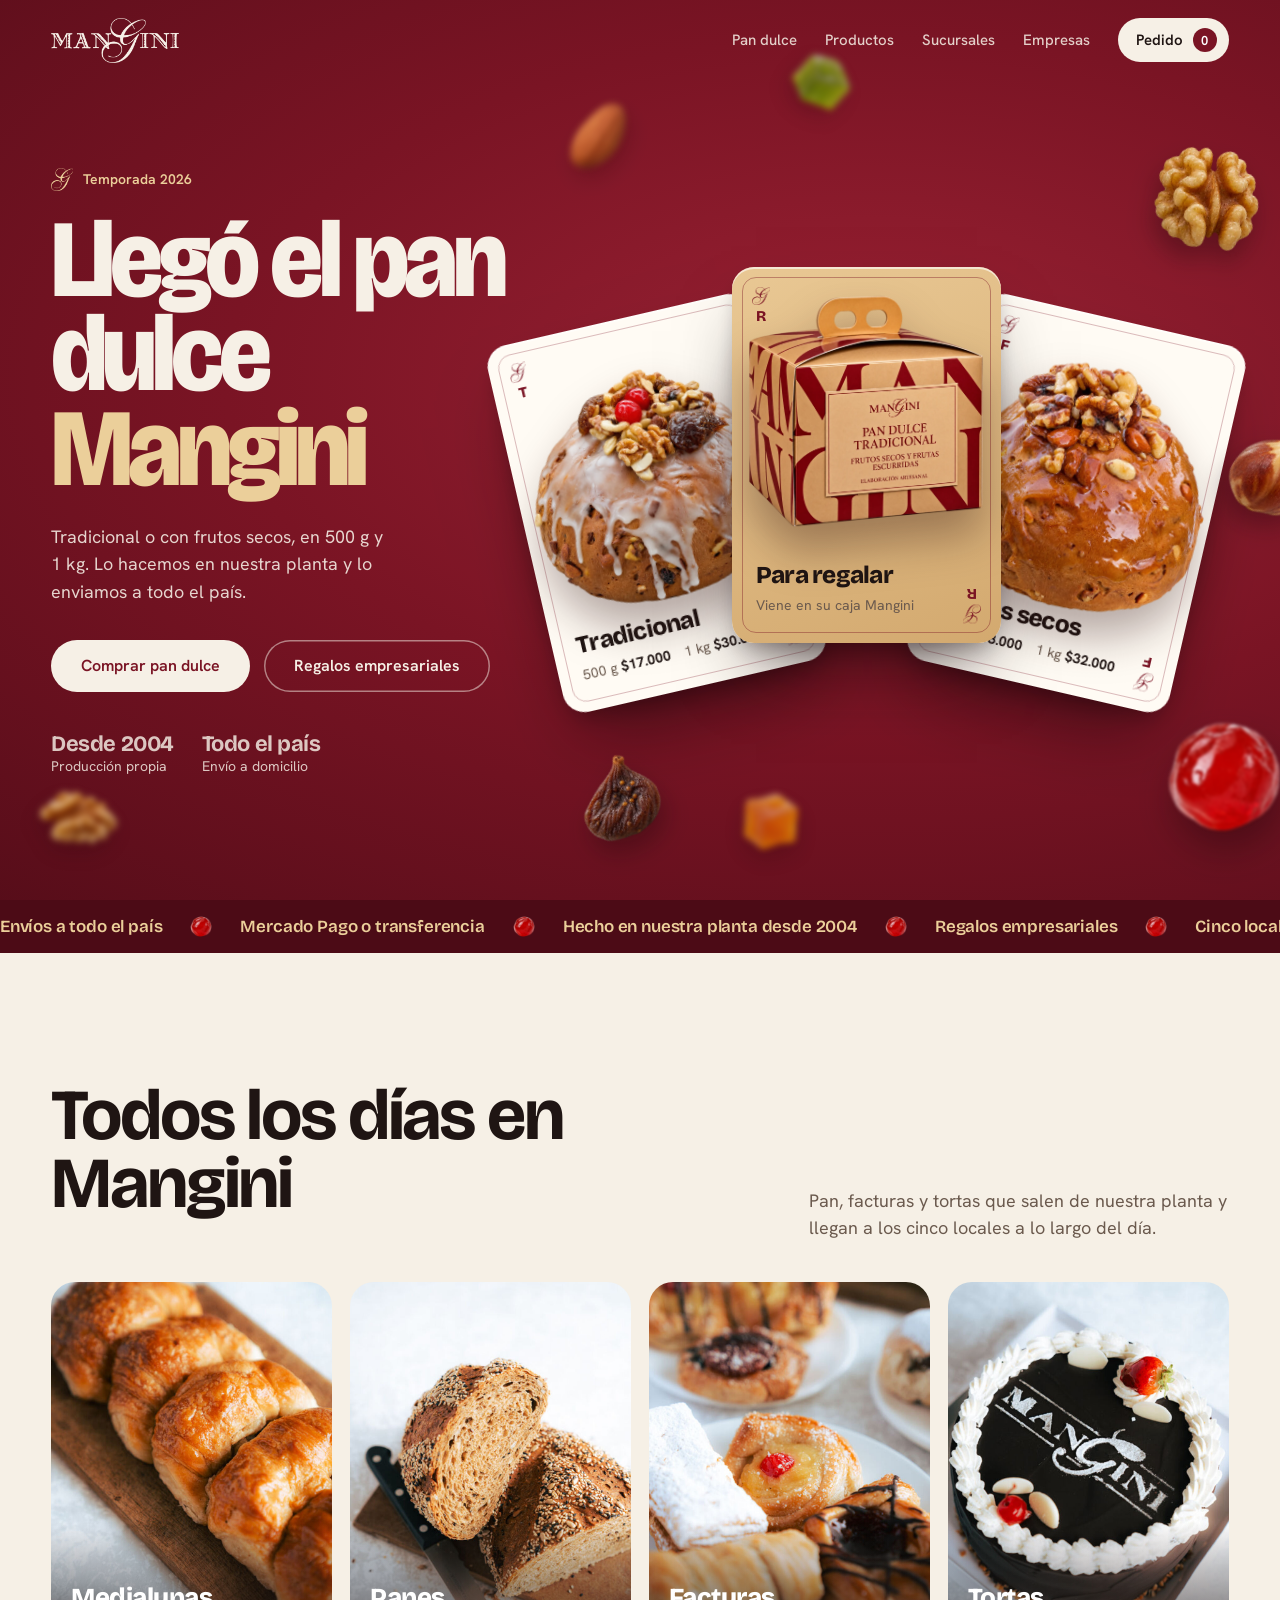
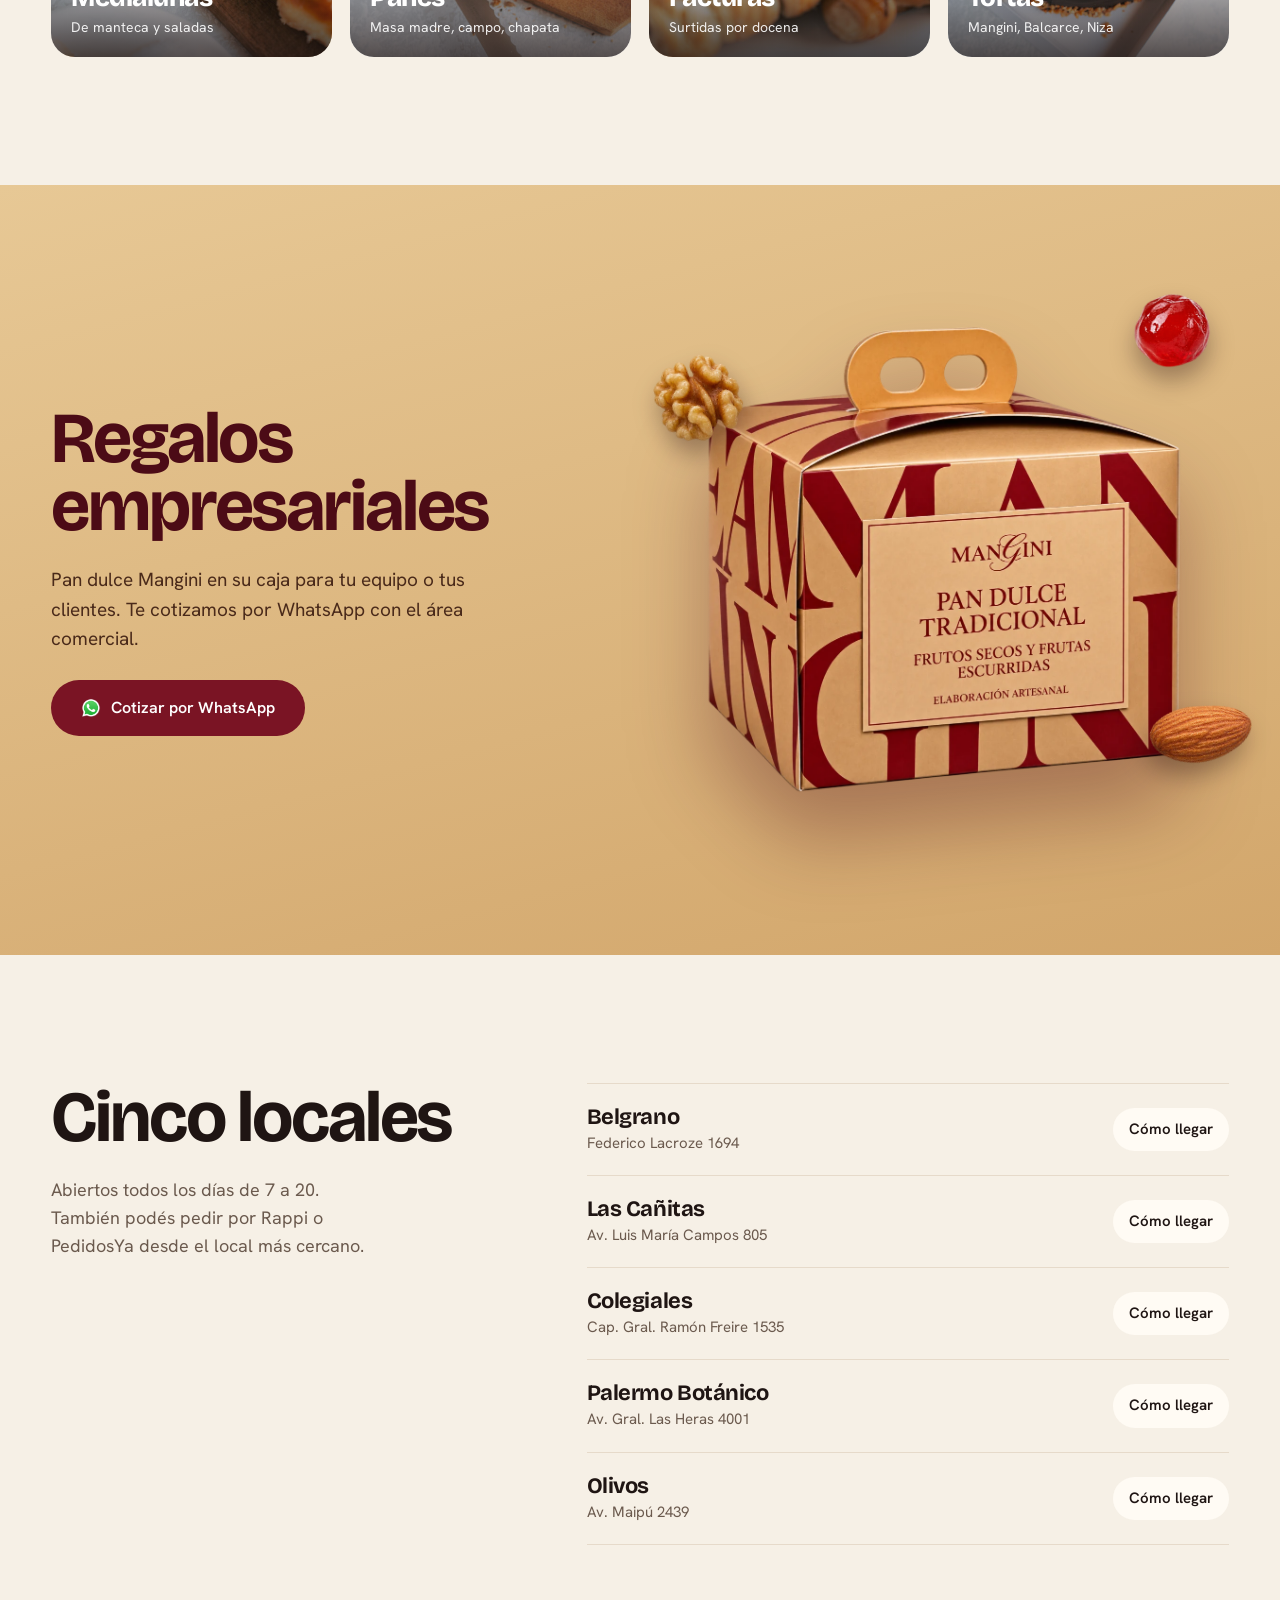
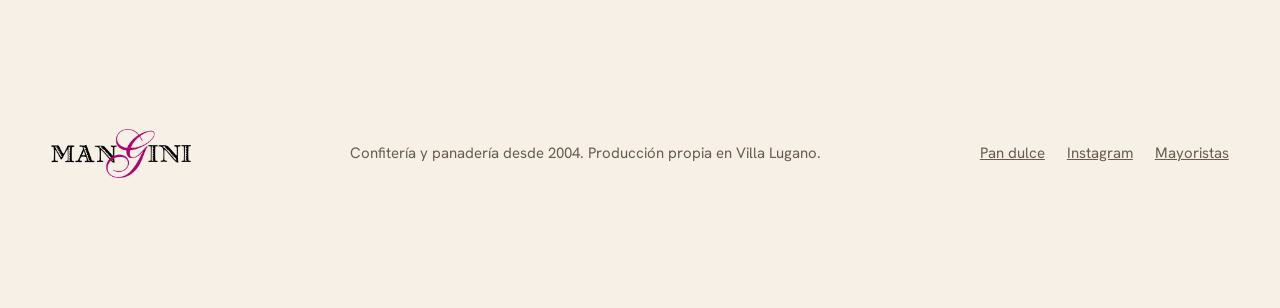
==== nueva/index.html @ 2edfb59c "Add new pan dulce landing and home preview under /nueva Redesigned home and a dedicated pan dulce pa" ====
<!doctype html>
<html lang="es-AR">
<head>
<meta charset="utf-8">
<meta name="viewport" content="width=device-width, initial-scale=1">
<meta name="robots" content="noindex">
<link rel="icon" href="/favicon.png">
<link rel="apple-touch-icon" href="/apple-touch-icon.png">
<title>Mangini</title>
<link rel="preconnect" href="https://fonts.googleapis.com">
<link rel="preconnect" href="https://fonts.gstatic.com" crossorigin>
<link href="https://fonts.googleapis.com/css2?family=Bricolage+Grotesque:opsz,wdth,wght@12..96,75..100,400..800&family=Hanken+Grotesk:wght@400;500;600;700&display=swap" rel="stylesheet">
<link rel="stylesheet" href="/nueva/m2.css?v=1">
<style>
.daily{padding:clamp(80px,10vw,140px) var(--gutter);max-width:1320px;margin:0 auto}
.daily-head{display:flex;justify-content:space-between;align-items:end;gap:32px;margin-bottom:40px}
.daily-head p{color:var(--tinta-2);max-width:42ch;font-size:18px}
.tiles{display:grid;grid-template-columns:repeat(4,minmax(0,1fr));gap:18px}
.tile{position:relative;border-radius:24px;overflow:hidden;text-decoration:none;color:#fff;aspect-ratio:3/4}
.tile img{width:100%;height:100%;object-fit:cover;transition:transform .6s var(--ease)}
.tile:hover img{transform:scale(1.06)}
.tile div{position:absolute;inset:auto 0 0;padding:60px 20px 18px;background:linear-gradient(180deg,transparent,rgba(31,21,19,.75))}
.tile strong{display:block;font:800 26px var(--display);letter-spacing:-.02em}
.tile span{font-size:14px;opacity:.9}
.branches{padding:clamp(80px,10vw,140px) var(--gutter)}
.branches-inner{max-width:1320px;margin:0 auto;display:grid;grid-template-columns:minmax(0,5fr) minmax(0,7fr);gap:clamp(32px,6vw,96px);align-items:start}
.branches .lead{color:var(--tinta-2);font-size:18px;max-width:34ch}
.blist{list-style:none;padding:0}
.blist li{display:grid;grid-template-columns:1fr auto;gap:2px 24px;padding:20px 0;border-top:1px solid var(--linea)}
.blist li:last-child{border-bottom:1px solid var(--linea)}
.blist strong{font:700 22px var(--display);letter-spacing:-.02em}
.blist span{color:var(--tinta-2);font-size:15px;grid-column:1}
.blist a{grid-row:1/3;grid-column:2;align-self:center;font-weight:600;font-size:15px;background:var(--papel);padding:10px 16px;border-radius:999px;text-decoration:none}
@media (max-width:900px){.daily-head{flex-direction:column;align-items:start}.tiles{grid-template-columns:repeat(2,minmax(0,1fr));gap:12px}.tile strong{font-size:20px}.branches-inner{grid-template-columns:minmax(0,1fr)}}
</style>
</head>
<body>

<header class="nav" data-nav>
  <a href="/nueva/" aria-label="Mangini, inicio">
    <img class="logo logo-light" src="/nueva/img/logo-crema.png" alt="Mangini">
    <img class="logo logo-dark" src="/nueva/img/logo.png" alt="">
  </a>
  <nav class="nav-links" aria-label="Principal">
    <a href="/nueva/pan-dulce.html">Pan dulce</a>
    <a href="#productos">Productos</a>
    <a href="#sucursales">Sucursales</a>
    <a href="/nueva/pan-dulce.html#empresas">Empresas</a>
  </nav>
  <button class="cart-btn" type="button" data-open-cart>Pedido <span class="n" data-count>0</span></button>
</header>

<main>
  <section class="hero" data-hero>
    <div class="hero-copy">
      <p class="hero-kicker"><img src="/nueva/img/suit-g-oro.png" alt="">Temporada 2026</p>
      <h1>Llegó el pan dulce <span>Mangini</span></h1>
      <p class="hero-lede">Tradicional o con frutos secos, en 500 g y 1 kg. Lo hacemos en nuestra planta y lo enviamos a todo el país.</p>
      <div class="hero-ctas">
        <a class="btn btn-cream" href="/nueva/pan-dulce.html">Comprar pan dulce</a>
        <a class="btn btn-line" href="/nueva/pan-dulce.html#empresas">Regalos empresariales</a>
      </div>
      <div class="hero-meta">
        <div><b>Desde 2004</b>Producción propia</div>
        <div><b>Todo el país</b>Envío a domicilio</div>
      </div>
    </div>

    <div class="deck-wrap">
      <div class="deck" data-deck>
        <a class="card" href="/nueva/pan-dulce.html#elegir" data-pick="tradicional" style="--i:0;z-index:1" data-slot="l">
          <div class="card-float">
            <div class="card-face">
              <span class="pip pip-tl"><img src="/nueva/img/suit-g.png" alt="">T</span>
              <span class="pip pip-br"><img src="/nueva/img/suit-g.png" alt="">T</span>
              <div class="card-info">
                <h3>Tradicional</h3>
                <div class="card-prices"><span>500 g <b>$17.000</b></span><span>1 kg <b>$30.000</b></span></div>
              </div>
            </div>
            <img class="card-prod" src="/nueva/img/cut-tradicional.webp" alt="Pan dulce Tradicional con glasé">
          </div>
        </a>
        <a class="card" href="/nueva/pan-dulce.html#elegir" data-pick="frutos" style="--i:2;z-index:2" data-slot="r">
          <div class="card-float">
            <div class="card-face">
              <span class="pip pip-tl"><img src="/nueva/img/suit-g.png" alt="">F</span>
              <span class="pip pip-br"><img src="/nueva/img/suit-g.png" alt="">F</span>
              <div class="card-info">
                <h3>Frutos secos</h3>
                <div class="card-prices"><span>500 g <b>$18.000</b></span><span>1 kg <b>$32.000</b></span></div>
              </div>
            </div>
            <img class="card-prod" src="/nueva/img/cut-frutos.webp" alt="Pan dulce de Frutos secos">
          </div>
        </a>
        <a class="card card-box" href="/nueva/pan-dulce.html#empresas" style="--i:1;z-index:3" data-slot="c">
          <div class="card-float">
            <div class="card-face">
              <span class="pip pip-tl"><img src="/nueva/img/suit-g.png" alt="">R</span>
              <span class="pip pip-br"><img src="/nueva/img/suit-g.png" alt="">R</span>
              <div class="card-info">
                <h3>Para regalar</h3>
                <div class="card-prices"><span>Viene en su caja Mangini</span></div>
              </div>
            </div>
            <img class="card-prod" src="/nueva/img/cut-caja.webp" alt="Caja de pan dulce Mangini">
          </div>
        </a>
      </div>
    </div>

    <span class="ing far"  style="--x:44%;--y:12%;--s:70px;--d:.4;--t:11s;--rot:-20deg"><img src="/nueva/img/ing-almendra.webp" alt=""></span>
    <span class="ing"      style="--x:90%;--y:16%;--s:110px;--d:1;--t:9s;--rot:15deg;--z:6"><img src="/nueva/img/ing-nuez.webp" alt=""></span>
    <span class="ing near" style="--x:91%;--y:80%;--s:118px;--d:1.6;--t:10s;--rot:-10deg;--z:6"><img src="/nueva/img/ing-cereza.webp" alt=""></span>
    <span class="ing far"  style="--x:58%;--y:88%;--s:58px;--d:.5;--t:12s"><img src="/nueva/img/ing-naranja.webp" alt=""></span>
    <span class="ing"      style="--x:96%;--y:48%;--s:84px;--d:.9;--t:8s;--rot:30deg"><img src="/nueva/img/ing-avellana.webp" alt=""></span>
    <span class="ing far"  style="--x:62%;--y:6%;--s:56px;--d:.3;--t:13s;--rot:40deg"><img src="/nueva/img/ing-verde.webp" alt=""></span>
    <span class="ing"      style="--x:45%;--y:84%;--s:84px;--d:.8;--t:10s;--rot:-25deg;--z:6"><img src="/nueva/img/ing-higo.webp" alt=""></span>
    <span class="ing far"  style="--x:3%;--y:88%;--s:80px;--d:.4;--t:12s;--rot:20deg"><img src="/nueva/img/ing-nuez2.webp" alt=""></span>
  </section>

  <div class="ticker" aria-hidden="true">
    <div class="ticker-track">
      <span>Envíos a todo el país</span><img src="/nueva/img/ing-cereza.webp" alt="">
      <span>Mercado Pago o transferencia</span><img src="/nueva/img/ing-cereza.webp" alt="">
      <span>Hecho en nuestra planta desde 2004</span><img src="/nueva/img/ing-cereza.webp" alt="">
      <span>Regalos empresariales</span><img src="/nueva/img/ing-cereza.webp" alt="">
      <span>Cinco locales en Buenos Aires</span><img src="/nueva/img/ing-cereza.webp" alt="">
      <span>Envíos a todo el país</span><img src="/nueva/img/ing-cereza.webp" alt="">
      <span>Mercado Pago o transferencia</span><img src="/nueva/img/ing-cereza.webp" alt="">
      <span>Hecho en nuestra planta desde 2004</span><img src="/nueva/img/ing-cereza.webp" alt="">
      <span>Regalos empresariales</span><img src="/nueva/img/ing-cereza.webp" alt="">
      <span>Cinco locales en Buenos Aires</span><img src="/nueva/img/ing-cereza.webp" alt="">
    </div>
  </div>

  <section class="daily" id="productos">
    <div class="daily-head">
      <h2>Todos los días en Mangini</h2>
      <p>Pan, facturas y tortas que salen de nuestra planta y llegan a los cinco locales a lo largo del día.</p>
    </div>
    <div class="tiles">
      <a class="tile" href="#"><img src="/nueva/img/medialunas-dulces.jpg" alt=""><div><strong>Medialunas</strong><span>De manteca y saladas</span></div></a>
      <a class="tile" href="#"><img src="/nueva/img/pan-de-masa-madre.jpg" alt=""><div><strong>Panes</strong><span>Masa madre, campo, chapata</span></div></a>
      <a class="tile" href="#"><img src="/nueva/img/facturas-surtidas.jpg" alt=""><div><strong>Facturas</strong><span>Surtidas por docena</span></div></a>
      <a class="tile" href="#"><img src="/nueva/img/torta-mangini.jpg" alt=""><div><strong>Tortas</strong><span>Mangini, Balcarce, Niza</span></div></a>
    </div>
  </section>

  <section class="biz">
    <div class="biz-inner">
      <div>
        <h2>Regalos empresariales</h2>
        <p>Pan dulce Mangini en su caja para tu equipo o tus clientes. Te cotizamos por WhatsApp con el área comercial.</p>
        <a class="btn btn-bordo" href="/nueva/pan-dulce.html#empresas"><img src="/nueva/img/whatsapp.png" alt="">Cotizar por WhatsApp</a>
      </div>
      <div class="biz-box">
        <img src="/nueva/img/cut-caja.webp" alt="Caja de pan dulce Mangini">
        <span class="ing" style="--x:-6%;--y:8%;--s:90px;--d:0;--t:9s;--rot:-15deg"><img src="/nueva/img/ing-nuez.webp" alt=""></span>
        <span class="ing" style="--x:86%;--y:-4%;--s:80px;--d:0;--t:10s"><img src="/nueva/img/ing-cereza.webp" alt=""></span>
        <span class="ing" style="--x:90%;--y:74%;--s:96px;--d:0;--t:11s;--rot:25deg"><img src="/nueva/img/ing-almendra.webp" alt=""></span>
      </div>
    </div>
  </section>

  <section class="branches" id="sucursales">
    <div class="branches-inner">
      <div>
        <h2>Cinco locales</h2>
        <p class="lead">Abiertos todos los días de 7 a 20. También podés pedir por Rappi o PedidosYa desde el local más cercano.</p>
      </div>
      <ul class="blist">
        <li><strong>Belgrano</strong><span>Federico Lacroze 1694</span><a href="#">Cómo llegar</a></li>
        <li><strong>Las Cañitas</strong><span>Av. Luis María Campos 805</span><a href="#">Cómo llegar</a></li>
        <li><strong>Colegiales</strong><span>Cap. Gral. Ramón Freire 1535</span><a href="#">Cómo llegar</a></li>
        <li><strong>Palermo Botánico</strong><span>Av. Gral. Las Heras 4001</span><a href="#">Cómo llegar</a></li>
        <li><strong>Olivos</strong><span>Av. Maipú 2439</span><a href="#">Cómo llegar</a></li>
      </ul>
    </div>
  </section>
</main>

<footer class="foot">
  <img src="/nueva/img/logo.png" alt="Mangini">
  <p>Confitería y panadería desde 2004. Producción propia en Villa Lugano.</p>
  <nav><a href="/nueva/pan-dulce.html">Pan dulce</a><a href="#">Instagram</a><a href="#">Mayoristas</a></nav>
</footer>

<script>
const $=s=>document.querySelector(s);
requestAnimationFrame(()=>setTimeout(()=>$('.deck-wrap').classList.add('is-dealt'),60));
const hero=$('[data-hero]');
hero.addEventListener('pointermove',e=>{const r=hero.getBoundingClientRect();hero.style.setProperty('--mx',((e.clientX-r.left)/r.width*2-1).toFixed(3));hero.style.setProperty('--my',((e.clientY-r.top)/r.height*2-1).toFixed(3))});
hero.addEventListener('pointerleave',()=>{hero.style.setProperty('--mx',0);hero.style.setProperty('--my',0)});
const nav=$('[data-nav]');const onScroll=()=>nav.classList.toggle('is-solid',scrollY>innerHeight*.75);addEventListener('scroll',onScroll,{passive:true});onScroll();
</script>
</body>
</html>
---- nueva/m2.css ----
:root{
  --bordo:#7A1424;
  --bordo-hi:#9A2133;
  --bordo-lo:#4C0B16;
  --crema:#F6F0E6;
  --papel:#FFFBF4;
  --kraft:#D9B47E;
  --oro:#EBCF9A;
  --tinta:#1F1513;
  --tinta-2:#6B5A4E;
  --linea:#E6DACA;
  --display:'Bricolage Grotesque',system-ui,sans-serif;
  --sans:'Hanken Grotesk',system-ui,-apple-system,sans-serif;
  --gutter:clamp(16px,4vw,64px);
  --ease:cubic-bezier(.2,.8,.2,1);
}
*{box-sizing:border-box;margin:0}
html{scroll-behavior:smooth;scroll-padding-top:80px}
body{background:var(--crema);color:var(--tinta);font:400 17px/1.55 var(--sans);-webkit-font-smoothing:antialiased;overflow-x:hidden}
img{display:block;max-width:100%}
a{color:inherit}
h1,h2,h3{font-family:var(--display);font-weight:700;letter-spacing:-.03em;line-height:.95}
h2{font-size:clamp(40px,5.6vw,84px);margin-bottom:.35em}
:focus-visible{outline:3px solid var(--oro);outline-offset:3px;border-radius:6px}

/* ---------- Header ---------- */
.nav{position:fixed;z-index:40;inset:0 0 auto;display:flex;align-items:center;gap:28px;padding:18px var(--gutter);transition:background .3s,padding .3s,box-shadow .3s}
.nav .logo{width:128px;height:auto}
.nav .logo-dark{display:none}
.nav-links{display:flex;gap:28px;margin-left:auto;font-weight:500;font-size:15px}
.nav-links a{text-decoration:none;color:var(--crema);opacity:.85}
.nav-links a:hover{opacity:1}
.cart-btn{font:600 15px var(--sans);display:flex;align-items:center;gap:10px;border:0;cursor:pointer;background:var(--crema);color:var(--tinta);border-radius:999px;padding:10px 12px 10px 18px}
.cart-btn .n{background:var(--bordo);color:#fff;min-width:24px;height:24px;border-radius:999px;display:grid;place-items:center;font-size:13px}
.nav.is-solid{background:rgba(246,240,230,.92);backdrop-filter:blur(12px);padding-block:12px;box-shadow:0 1px 0 var(--linea)}
.nav.is-solid .logo-light{display:none}
.nav.is-solid .logo-dark{display:block}
.nav.is-solid .nav-links a{color:var(--tinta)}
.nav.is-solid .cart-btn{background:var(--tinta);color:var(--crema)}

/* ---------- Buttons ---------- */
.btn{display:inline-flex;align-items:center;justify-content:center;gap:10px;font:600 16px/1 var(--sans);text-decoration:none;border:0;border-radius:999px;padding:18px 30px;cursor:pointer;transition:transform .2s var(--ease),background .2s}
.btn:active{transform:scale(.97)}
.btn-cream{background:var(--crema);color:var(--bordo)}
.btn-cream:hover{background:#fff}
.btn-bordo{background:var(--bordo);color:#fff}
.btn-bordo:hover{background:var(--bordo-lo)}
.btn-line{background:transparent;color:var(--crema);box-shadow:inset 0 0 0 1.5px rgba(246,240,230,.5)}
.btn-line:hover{box-shadow:inset 0 0 0 1.5px var(--crema)}
.btn-wide{width:100%}
.btn img{width:20px}

/* ---------- Hero ---------- */
.hero{position:relative;min-height:100svh;background:radial-gradient(120% 90% at 68% 42%,var(--bordo-hi) 0%,var(--bordo) 42%,var(--bordo-lo) 100%);color:var(--crema);overflow:hidden;display:grid;grid-template-columns:minmax(0,5fr) minmax(0,7fr);align-items:center;padding:110px var(--gutter) 64px;perspective:1600px}
.hero-copy{position:relative;z-index:5;max-width:560px}
.hero-kicker{display:inline-flex;align-items:center;gap:10px;font-weight:600;font-size:14px;color:var(--oro);margin-bottom:22px}
.hero-kicker img{width:22px}
.hero h1{font-size:clamp(64px,8.6vw,138px);font-weight:800;line-height:.86;letter-spacing:-.045em;margin-bottom:26px;font-stretch:90%}
.hero h1 span{display:block;color:var(--oro)}
.hero-lede{font-size:clamp(17px,1.4vw,20px);opacity:.88;max-width:34ch;margin-bottom:34px}
.hero-ctas{display:flex;flex-wrap:wrap;gap:14px}
.hero-meta{display:flex;gap:28px;margin-top:40px;font-size:14px;opacity:.82}
.hero-meta b{display:block;font:700 22px/1.1 var(--display);color:var(--crema);opacity:1;letter-spacing:-.02em}

/* Deck */
.deck-wrap{position:relative;height:min(78vh,720px);display:grid;place-items:center;transform-style:preserve-3d;margin-right:clamp(0px,3vw,60px)}
.deck{position:relative;width:min(280px,21vw);aspect-ratio:5/7;transform-style:preserve-3d;transform:rotateX(calc(var(--my,0)*-7deg)) rotateY(calc(var(--mx,0)*10deg));transition:transform .5s var(--ease)}
.card{position:absolute;inset:0;text-decoration:none;color:var(--tinta);transform-origin:50% 120%;transform:translateX(0) rotate(0) translateY(40px) scale(.9);opacity:0;transition:transform 1.1s var(--ease),opacity .6s;transition-delay:calc(var(--i)*.12s + .25s)}
.is-dealt .card{opacity:1;transform:translateX(var(--x)) rotate(var(--r)) translateY(var(--y,0))}
.card-float{position:absolute;inset:0;animation:bob 6s ease-in-out infinite;animation-delay:calc(var(--i)*-1.7s)}
.card-face{position:absolute;inset:0;border-radius:22px;background:var(--papel);box-shadow:0 2px 0 rgba(255,255,255,.6) inset,0 40px 70px -24px rgba(20,4,8,.65),0 12px 24px -10px rgba(20,4,8,.4);padding:14px;transition:transform .45s var(--ease),box-shadow .45s}
.card-face::before{content:'';position:absolute;inset:10px;border:1.5px solid rgba(122,20,36,.28);border-radius:14px;pointer-events:none}
.pip{position:absolute;font:800 15px/1 var(--display);color:var(--bordo);letter-spacing:-.02em;text-align:center;display:grid;gap:4px;justify-items:center}
.pip img{width:18px;opacity:.9}
.pip-tl{top:20px;left:20px}
.pip-br{bottom:20px;right:20px;transform:rotate(180deg)}
.card-prod{position:absolute;left:50%;top:9%;width:118%;transform:translateX(-50%);filter:drop-shadow(0 26px 22px rgba(40,10,10,.35));transition:transform .45s var(--ease)}
.card-info{position:absolute;left:24px;right:24px;bottom:26px}
.card-info h3{font-size:clamp(22px,1.9vw,30px);font-weight:800;margin-bottom:8px}
.card-prices{display:flex;gap:14px;font-size:14px;color:var(--tinta-2)}
.card-prices b{color:var(--tinta);font-weight:700}
.card:hover .card-face{transform:translateY(-22px) rotate(calc(var(--r) * -.6))}
.card:hover .card-prod{transform:translateX(-50%) translateY(-34px) scale(1.05) rotate(calc(var(--r) * -.6))}
.card:focus-visible{outline:none}
.card:focus-visible .card-face{box-shadow:0 0 0 4px var(--oro),0 40px 70px -24px rgba(20,4,8,.65)}
.card-box .card-face{background:linear-gradient(160deg,#E9C894,#D3A96F)}
.card-box .card-face::before{border-color:rgba(122,20,36,.4)}
.card-box .card-prod{width:96%;top:6%}
[data-slot="l"]{--x:-58%;--r:-13deg;--y:24px}
[data-slot="r"]{--x:58%;--r:13deg;--y:24px}
[data-slot="c"]{--x:0%;--r:0deg;--y:-18px}
@keyframes bob{0%,100%{transform:translateY(0)}50%{transform:translateY(-16px)}}

/* Floating ingredients */
.ing{position:absolute;z-index:var(--z,1);left:var(--x);top:var(--y);width:var(--s);pointer-events:none;transform:translate(calc(var(--mx,0)*var(--d)*-40px),calc(var(--my,0)*var(--d)*-30px)) rotate(var(--rot,0deg));transition:transform .6s var(--ease)}
.ing img{width:100%;animation:drift var(--t,9s) ease-in-out infinite;animation-delay:var(--dl,0s);filter:drop-shadow(0 14px 12px rgba(30,5,8,.35))}
.ing.far img{filter:blur(3px) drop-shadow(0 10px 10px rgba(30,5,8,.25));opacity:.85}
.ing.near img{filter:blur(1.5px) drop-shadow(0 20px 18px rgba(30,5,8,.4))}
@keyframes drift{0%,100%{transform:translate(0,0) rotate(0)}33%{transform:translate(8px,-18px) rotate(8deg)}66%{transform:translate(-6px,-6px) rotate(-6deg)}}

/* Ticker */
.ticker{background:var(--bordo-lo);color:var(--oro);overflow:hidden;white-space:nowrap;padding:16px 0;font:600 17px var(--display);letter-spacing:-.01em}
.ticker-track{display:inline-flex;align-items:center;gap:28px;animation:tick 38s linear infinite}
.ticker-track img{width:22px}
@keyframes tick{to{transform:translateX(-50%)}}

/* ---------- Chooser ---------- */
.choose{padding:clamp(80px,10vw,150px) var(--gutter) clamp(64px,8vw,110px);max-width:1320px;margin:0 auto}
.choose-head{display:flex;justify-content:space-between;align-items:end;gap:32px;margin-bottom:clamp(90px,10vw,140px)}
.choose-head p{max-width:40ch;color:var(--tinta-2);font-size:18px}
.prods{display:grid;grid-template-columns:repeat(2,minmax(0,1fr));gap:clamp(20px,3vw,40px)}
.prod{position:relative;background:var(--papel);border-radius:32px;padding:clamp(200px,19vw,270px) clamp(24px,3vw,40px) clamp(24px,3vw,40px);box-shadow:0 1px 0 var(--linea),0 30px 60px -40px rgba(60,20,10,.35);transition:box-shadow .3s}
.prod.is-picked{box-shadow:0 0 0 2px var(--bordo),0 30px 60px -40px rgba(60,20,10,.35)}
.prod-img{position:absolute;left:0;right:0;margin-inline:auto;top:clamp(-100px,-7vw,-60px);width:min(60%,340px);filter:drop-shadow(0 30px 26px rgba(60,20,10,.28));animation:bob 7s ease-in-out infinite}
.prod:nth-child(2) .prod-img{animation-delay:-3s}
.prod-top{display:flex;justify-content:space-between;align-items:start;gap:16px;margin-bottom:6px}
.prod h3{font-size:clamp(32px,3.2vw,46px);font-weight:800}
.prod-tag{font-size:13px;font-weight:600;background:#E9F1E3;color:#2F5A2A;padding:6px 10px;border-radius:999px;white-space:nowrap}
.prod-desc{color:var(--tinta-2);margin-bottom:22px}
.seg{display:grid;grid-template-columns:1fr 1fr;background:var(--crema);border-radius:999px;padding:5px;margin-bottom:20px}
.seg button{font:600 16px var(--sans);border:0;background:transparent;border-radius:999px;padding:13px;cursor:pointer;color:var(--tinta-2);transition:background .2s,color .2s}
.seg button.on{background:var(--tinta);color:var(--crema)}
.prod-buy{display:grid;grid-template-columns:1fr auto;gap:14px;align-items:center}
.prod-price{font:800 44px/1 var(--display);letter-spacing:-.03em}
.qty{display:flex;align-items:center;background:var(--crema);border-radius:999px}
.qty button{width:46px;height:46px;border:0;background:none;font-size:22px;cursor:pointer;color:var(--tinta)}
.qty output{min-width:24px;text-align:center;font-weight:700}
.prod .btn{grid-column:1/-1;margin-top:6px}
.ship{display:grid;grid-template-columns:minmax(0,1.1fr) minmax(0,1fr) auto;gap:24px 40px;align-items:center;margin-top:28px;padding:26px 32px;background:var(--papel);border-radius:24px;box-shadow:0 1px 0 var(--linea)}
.ship h3{font-size:22px;letter-spacing:-.02em;margin-bottom:4px}
.ship p{color:var(--tinta-2);font-size:15px}
.cp{display:flex;gap:8px}
.cp input{flex:1;min-width:0;font:500 16px var(--sans);padding:14px 18px;border:1.5px solid var(--linea);border-radius:999px;background:var(--crema)}
.cp button{font:600 15px var(--sans);border:0;border-radius:999px;padding:0 20px;background:var(--tinta);color:var(--crema);cursor:pointer}
.cp-out{font-size:14px;margin-top:8px;color:var(--tinta)}
.apps{display:flex;align-items:center;gap:12px;font-size:14px;color:var(--tinta-2)}
.apps img{height:30px;width:auto;border-radius:7px}

/* ---------- Story (sticky) ---------- */
.story{background:var(--bordo);color:var(--crema);position:relative}
.story-inner{display:grid;grid-template-columns:minmax(0,1fr) minmax(0,1fr);max-width:1320px;margin:0 auto;padding:0 var(--gutter)}
.story-stage{position:sticky;top:0;height:100svh;display:grid;place-items:center}
.story-stage img{width:min(92%,560px);filter:drop-shadow(0 40px 40px rgba(20,4,8,.5));transform:rotate(var(--rot,0deg)) scale(var(--sc,1));transition:transform .2s linear}
.story-steps{padding:22vh 0}
.step{min-height:52vh;display:flex;flex-direction:column;justify-content:center;max-width:460px;opacity:.28;transition:opacity .5s}
.step.on{opacity:1}
.step h3{font-size:clamp(34px,4vw,56px);margin-bottom:16px}
.step p{font-size:19px;opacity:.85}
.step .tbd{font-size:14px;margin-top:14px;color:var(--oro);opacity:1}

/* ---------- Photos + quote ---------- */
.real{padding:clamp(80px,10vw,140px) 0;overflow:hidden}
.real-quote{max-width:1000px;margin:0 auto clamp(48px,6vw,80px);padding:0 var(--gutter);text-align:center}
.real-quote blockquote{font:700 clamp(36px,5vw,72px)/1 var(--display);letter-spacing:-.035em}
.real-quote p{margin-top:20px;color:var(--tinta-2);font-size:15px}
.reel{display:flex;gap:18px;width:max-content;animation:tick 60s linear infinite}
.reel img{height:clamp(260px,30vw,420px);width:auto;aspect-ratio:3/4;object-fit:cover;border-radius:20px}
.reel img:nth-child(odd){transform:translateY(24px)}

/* ---------- Business ---------- */
.biz{position:relative;background:linear-gradient(165deg,#E7C895,#D2A66B);overflow:hidden}
.biz-inner{display:grid;grid-template-columns:minmax(0,1fr) minmax(0,1fr);gap:40px;align-items:center;max-width:1320px;margin:0 auto;padding:clamp(80px,10vw,140px) var(--gutter)}
.biz h2{color:var(--bordo-lo)}
.biz p{font-size:19px;max-width:40ch;margin-bottom:26px;color:#4a2a1a}
.biz ul{list-style:none;padding:0;display:grid;grid-template-columns:1fr 1fr;gap:10px 22px;margin-bottom:32px;max-width:460px}
.biz li{padding-top:10px;border-top:1.5px solid rgba(76,11,22,.25);font-weight:600;font-size:15px;color:var(--bordo-lo)}
.biz-box{position:relative;justify-self:center;width:min(100%,520px)}
.biz-box>img{width:100%;filter:drop-shadow(0 50px 40px rgba(76,11,22,.35));animation:bob 8s ease-in-out infinite;transform-origin:50% 60%}
.biz-box .ing{position:absolute}

/* ---------- FAQ ---------- */
.faq{max-width:820px;margin:0 auto;padding:clamp(80px,10vw,140px) var(--gutter)}
.faq details{border-bottom:1px solid var(--linea)}
.faq details:first-of-type{border-top:1px solid var(--linea)}
.faq summary{list-style:none;cursor:pointer;padding:24px 48px 24px 0;font:700 21px var(--display);letter-spacing:-.02em;position:relative}
.faq summary::-webkit-details-marker{display:none}
.faq summary::after{content:'';position:absolute;right:6px;top:50%;width:14px;height:14px;border-right:2px solid var(--bordo);border-bottom:2px solid var(--bordo);transform:translateY(-70%) rotate(45deg);transition:transform .25s}
.faq details[open] summary::after{transform:translateY(-30%) rotate(-135deg)}
.faq details p{padding:0 0 24px;color:var(--tinta-2);max-width:60ch}
.tbd{display:inline-block;background:repeating-linear-gradient(-45deg,#fff1cf 0 8px,#fbe6b5 8px 16px);color:#6b4a12;padding:8px 12px;border-radius:8px;font-size:14px}

/* ---------- Close ---------- */
.closing{position:relative;background:var(--bordo-lo);color:var(--crema);text-align:center;padding:clamp(90px,12vw,170px) var(--gutter);overflow:hidden}
.closing h2{max-width:13ch;margin:0 auto 32px;position:relative;z-index:2}
.closing .btn{position:relative;z-index:2}
.closing .ing{opacity:.95}

/* ---------- Footer ---------- */
.foot{padding:56px var(--gutter) 130px;display:flex;flex-wrap:wrap;gap:20px 48px;align-items:center;justify-content:space-between;font-size:15px;color:var(--tinta-2)}
.foot img{width:140px}
.foot nav{display:flex;gap:22px}

/* ---------- Sticky + cart ---------- */
.sticky{position:fixed;z-index:35;left:50%;bottom:16px;transform:translate(-50%,140%);width:min(560px,calc(100% - 24px));display:flex;align-items:center;gap:14px;background:var(--tinta);color:var(--crema);border-radius:999px;padding:8px 8px 8px 10px;box-shadow:0 20px 50px -18px rgba(0,0,0,.5);transition:transform .45s var(--ease)}
.sticky.show{transform:translate(-50%,0)}
.sticky img{width:48px;height:48px;object-fit:contain}
.sticky div{flex:1;line-height:1.25}
.sticky strong{display:block;font-size:15px}
.sticky span{font:700 18px var(--display)}
.sticky .btn{padding:14px 22px}
.scrim{position:fixed;inset:0;background:rgba(31,21,19,.45);z-index:50;opacity:0;pointer-events:none;transition:opacity .3s}
.cart{position:fixed;z-index:60;top:8px;right:8px;bottom:8px;width:min(420px,calc(100% - 16px));background:var(--crema);border-radius:24px;display:flex;flex-direction:column;transform:translateX(110%);transition:transform .45s var(--ease);box-shadow:0 30px 80px -20px rgba(0,0,0,.45)}
.cart-open .cart{transform:none}
.cart-open .scrim{opacity:1;pointer-events:auto}
.cart-head{display:flex;justify-content:space-between;align-items:center;padding:22px 24px}
.cart-head h2{font-size:32px;margin:0}
.cart-head button{width:40px;height:40px;border-radius:999px;border:0;background:var(--papel);font-size:22px;cursor:pointer}
.cart-items{list-style:none;padding:0 24px;flex:1;overflow:auto}
.cart-items li{display:grid;grid-template-columns:72px 1fr auto;gap:14px;align-items:center;padding:14px;background:var(--papel);border-radius:18px;margin-bottom:10px}
.cart-items img{width:72px;height:72px;object-fit:contain}
.cart-items strong{display:block;font-size:16px}
.cart-items span{font-size:14px;color:var(--tinta-2)}
.cart-items .qty{background:var(--crema)}
.cart-items .qty button{width:34px;height:34px;font-size:18px}
.cart-empty{color:var(--tinta-2);padding:20px 0}
.cart-foot{padding:20px 24px 24px;display:grid;gap:12px}
.cart-sub{display:flex;justify-content:space-between;font-size:18px}
.cart-sub b{font:800 24px var(--display)}
.cart-note{font-size:14px;color:var(--tinta-2)}
.link{font:600 15px var(--sans);background:none;border:0;cursor:pointer;color:var(--tinta);text-decoration:underline;text-underline-offset:4px;justify-self:center}

/* ---------- Responsive ---------- */
@media (max-width:900px){
  body{font-size:16px}
  .nav{gap:12px;padding:12px var(--gutter)}
  .nav .logo{width:104px}
  .nav-links{display:none}
  .cart-btn{margin-left:auto}
  .hero{grid-template-columns:minmax(0,1fr);padding:92px var(--gutter) 36px;align-items:start;min-height:auto}
  .hero-copy{display:contents}
  .hero-kicker{order:0;margin-bottom:14px}
  .hero h1{order:1;font-size:60px;margin-bottom:0;position:relative;z-index:5}
  .deck-wrap{order:2;height:380px;margin:0}
  .hero-lede{order:3;margin-bottom:22px;position:relative;z-index:5}
  .hero-ctas{order:4;position:relative;z-index:5}
  .hero-meta{order:5;margin-top:24px;position:relative;z-index:5}
  .deck{width:168px}
  .hero>.ing{width:calc(var(--s)*.55);z-index:1}
  .card-info{left:16px;right:16px;bottom:18px}
  .card-info h3{font-size:20px}
  .card-prices{flex-direction:column;gap:0;font-size:12px}
  .pip{font-size:12px}.pip-tl{top:16px;left:16px}.pip-br{bottom:16px;right:16px}
  .hero-ctas .btn{flex:1 1 100%}
  .choose-head{flex-direction:column;align-items:start;margin-bottom:110px}
  .prods{grid-template-columns:minmax(0,1fr);gap:120px}
  .prod{padding-top:190px}
  .prod-img{top:-80px;width:68%}
  .ship{grid-template-columns:minmax(0,1fr);padding:22px}
  .story-inner{grid-template-columns:minmax(0,1fr)}
  .story-stage{height:60svh;top:0;z-index:0}
  .story-stage img{width:70%}
  .story-steps{padding:0 0 20vh;position:relative;z-index:1}
  .step{min-height:70vh;background:linear-gradient(180deg,transparent,rgba(76,11,22,.9) 30%);padding:30px 0}
  .biz-inner{grid-template-columns:minmax(0,1fr)}
  .biz-box{order:-1;width:80%}
  .biz ul{grid-template-columns:1fr}
}
@media (prefers-reduced-motion:reduce){
  *,*::before,*::after{animation:none!important;transition:none!important}
  html{scroll-behavior:auto}
  .card{opacity:1;transform:translateX(var(--x)) rotate(var(--r))}
}
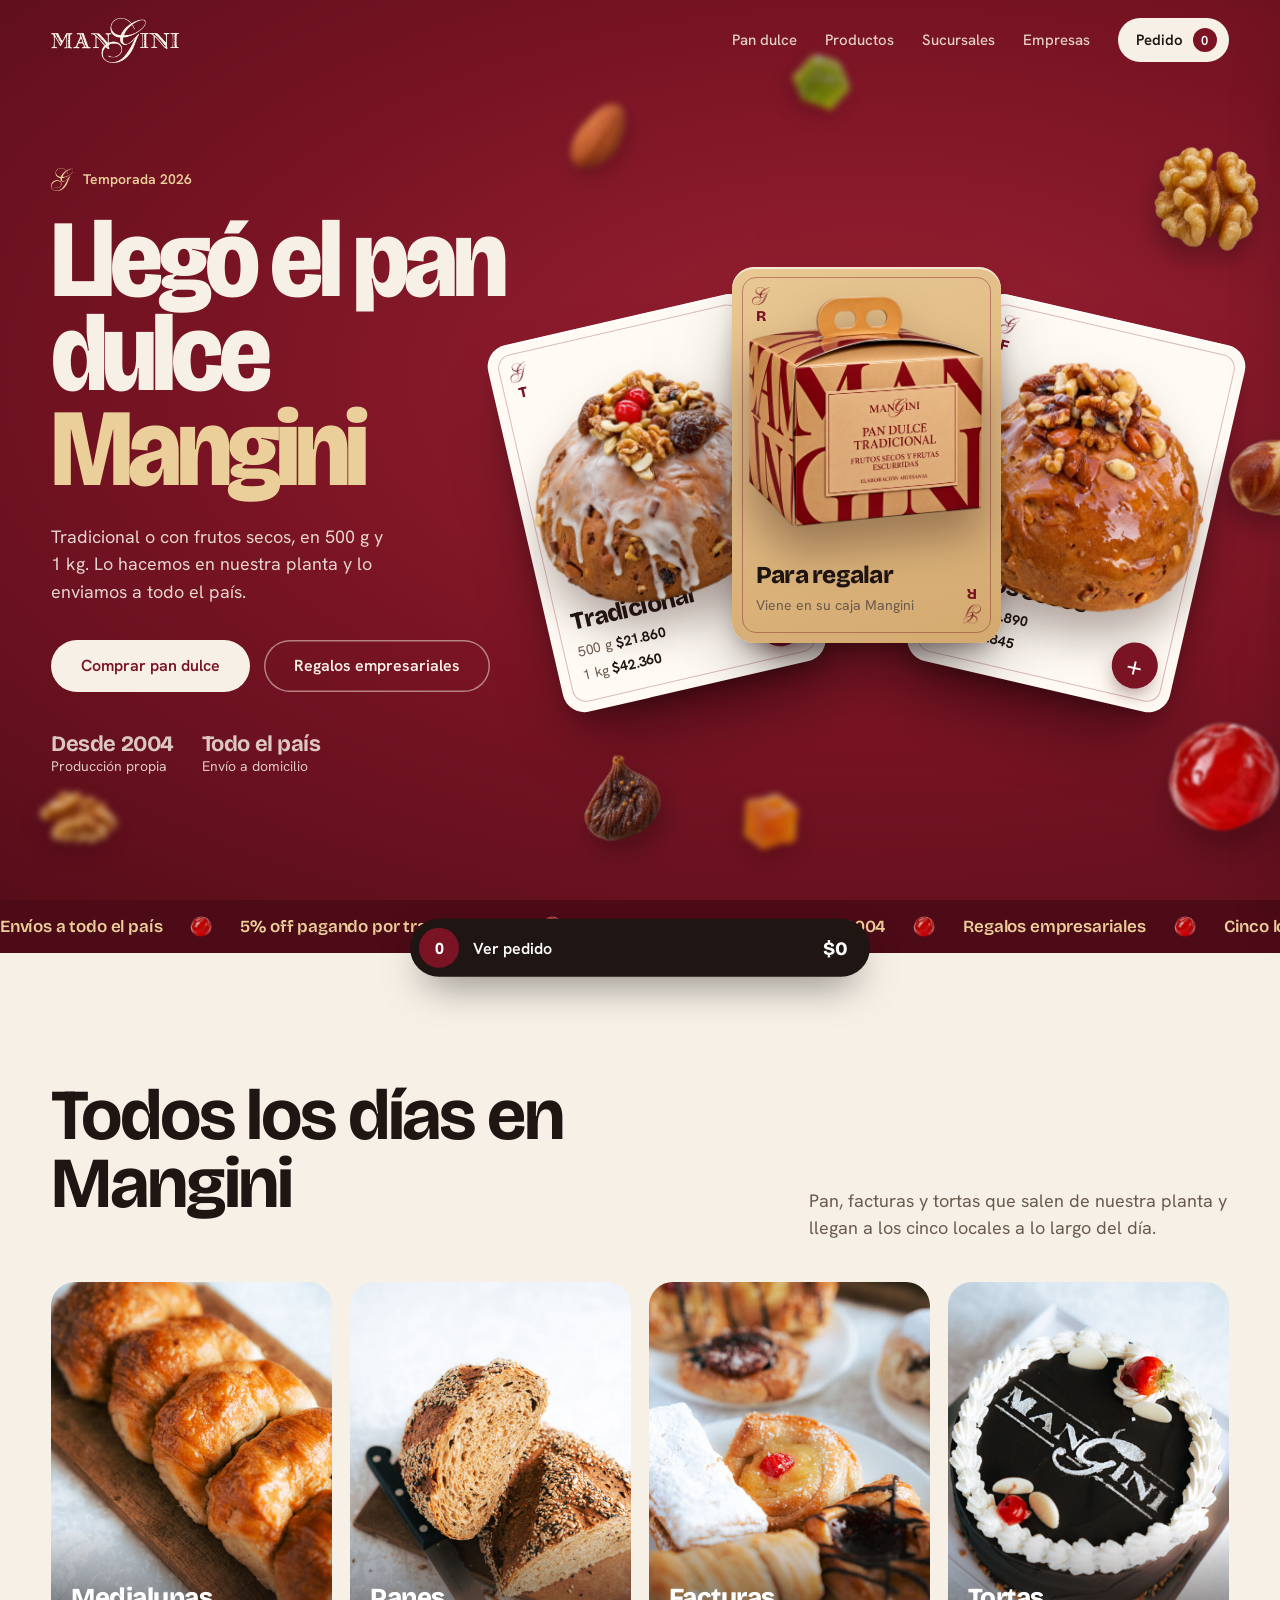
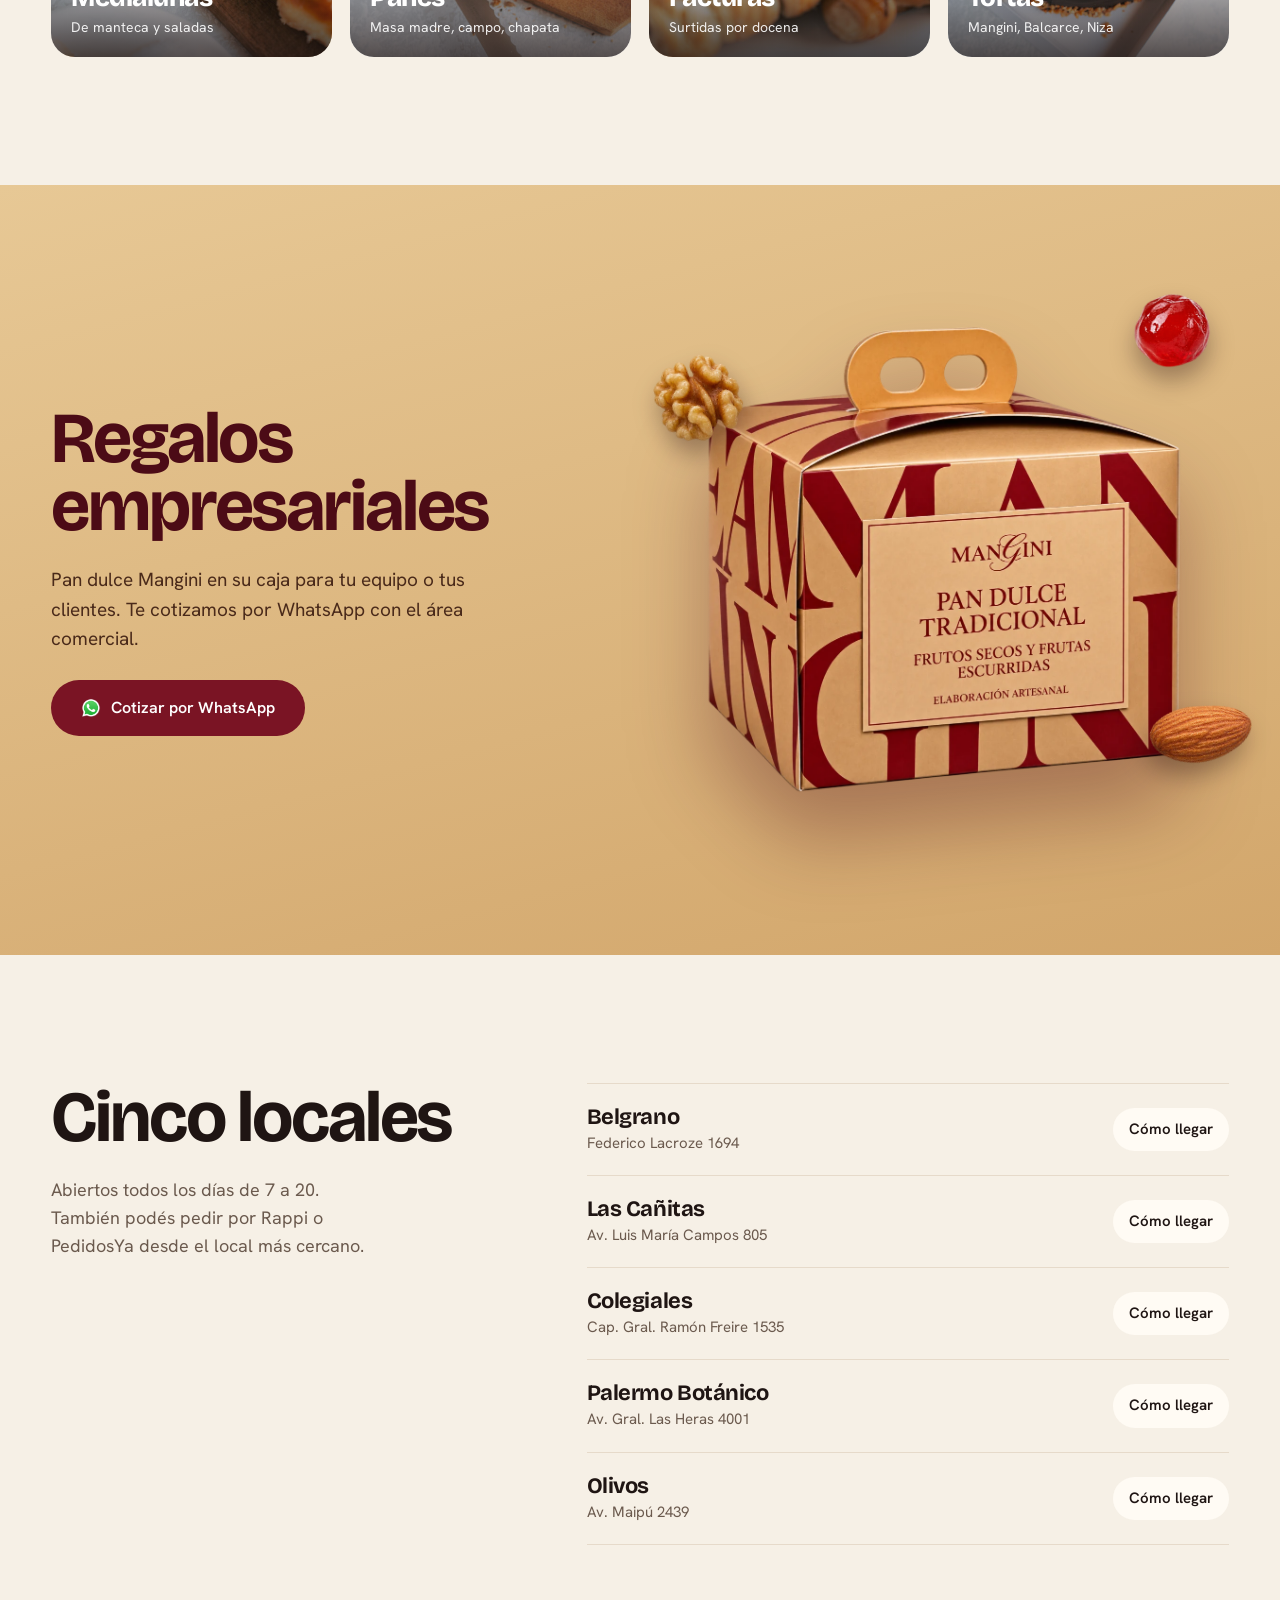
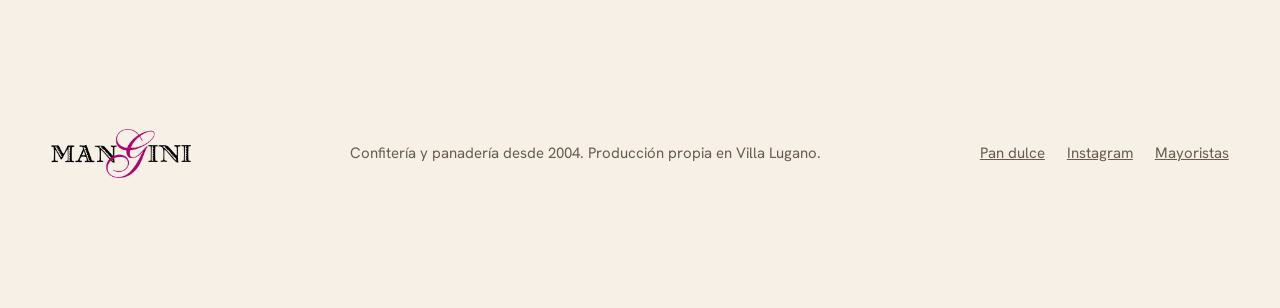
==== commit fd532e89: "Make the pan dulce pages work on phones and add an app-style order - Phones: the hero card deck beco" ====
--- a/nueva/index.html
+++ b/nueva/index.html
@@ -10,7 +10,7 @@
 <link rel="preconnect" href="https://fonts.googleapis.com">
 <link rel="preconnect" href="https://fonts.gstatic.com" crossorigin>
 <link href="https://fonts.googleapis.com/css2?family=Bricolage+Grotesque:opsz,wdth,wght@12..96,75..100,400..800&family=Hanken+Grotesk:wght@400;500;600;700&display=swap" rel="stylesheet">
-<link rel="stylesheet" href="/nueva/m2.css?v=1">
+<link rel="stylesheet" href="/nueva/m2.css?v=8">
 <style>
 .daily{padding:clamp(80px,10vw,140px) var(--gutter);max-width:1320px;margin:0 auto}
 .daily-head{display:flex;justify-content:space-between;align-items:end;gap:32px;margin-bottom:40px}
@@ -68,45 +68,47 @@
 
     <div class="deck-wrap">
       <div class="deck" data-deck>
-        <a class="card" href="/nueva/pan-dulce.html#elegir" data-pick="tradicional" style="--i:0;z-index:1" data-slot="l">
+        <div class="card" data-slot="l" data-pick="tradicional" style="--i:0;z-index:1">
           <div class="card-float">
-            <div class="card-face">
+            <a class="card-face" href="/nueva/pan-dulce.html#elegir">
               <span class="pip pip-tl"><img src="/nueva/img/suit-g.png" alt="">T</span>
               <span class="pip pip-br"><img src="/nueva/img/suit-g.png" alt="">T</span>
               <div class="card-info">
                 <h3>Tradicional</h3>
-                <div class="card-prices"><span>500 g <b>$17.000</b></span><span>1 kg <b>$30.000</b></span></div>
+                <span class="card-prices"><span>500 g <b>$21.860</b></span><span>1 kg <b>$42.360</b></span></span>
               </div>
-            </div>
+            </a>
             <img class="card-prod" src="/nueva/img/cut-tradicional.webp" alt="Pan dulce Tradicional con glasé">
+            <button class="card-add" type="button" data-quick="tradicional" aria-label="Agregar Tradicional 1 kg al pedido">+</button>
           </div>
-        </a>
-        <a class="card" href="/nueva/pan-dulce.html#elegir" data-pick="frutos" style="--i:2;z-index:2" data-slot="r">
+        </div>
+        <div class="card" data-slot="r" data-pick="frutos" style="--i:2;z-index:2">
           <div class="card-float">
-            <div class="card-face">
+            <a class="card-face" href="/nueva/pan-dulce.html#elegir">
               <span class="pip pip-tl"><img src="/nueva/img/suit-g.png" alt="">F</span>
               <span class="pip pip-br"><img src="/nueva/img/suit-g.png" alt="">F</span>
               <div class="card-info">
                 <h3>Frutos secos</h3>
-                <div class="card-prices"><span>500 g <b>$18.000</b></span><span>1 kg <b>$32.000</b></span></div>
+                <span class="card-prices"><span>500 g <b>$24.890</b></span><span>1 kg <b>$46.845</b></span></span>
               </div>
-            </div>
+            </a>
             <img class="card-prod" src="/nueva/img/cut-frutos.webp" alt="Pan dulce de Frutos secos">
+            <button class="card-add" type="button" data-quick="frutos" aria-label="Agregar Frutos secos 1 kg al pedido">+</button>
           </div>
-        </a>
-        <a class="card card-box" href="/nueva/pan-dulce.html#empresas" style="--i:1;z-index:3" data-slot="c">
+        </div>
+        <div class="card card-box" data-slot="c" style="--i:1;z-index:3">
           <div class="card-float">
-            <div class="card-face">
+            <a class="card-face" href="/nueva/pan-dulce.html#empresas">
               <span class="pip pip-tl"><img src="/nueva/img/suit-g.png" alt="">R</span>
               <span class="pip pip-br"><img src="/nueva/img/suit-g.png" alt="">R</span>
               <div class="card-info">
                 <h3>Para regalar</h3>
-                <div class="card-prices"><span>Viene en su caja Mangini</span></div>
+                <span class="card-prices"><span>Viene en su caja Mangini</span></span>
               </div>
-            </div>
+            </a>
             <img class="card-prod" src="/nueva/img/cut-caja.webp" alt="Caja de pan dulce Mangini">
           </div>
-        </a>
+        </div>
       </div>
     </div>
 
@@ -123,12 +125,12 @@
   <div class="ticker" aria-hidden="true">
     <div class="ticker-track">
       <span>Envíos a todo el país</span><img src="/nueva/img/ing-cereza.webp" alt="">
-      <span>Mercado Pago o transferencia</span><img src="/nueva/img/ing-cereza.webp" alt="">
+      <span>5% off pagando por transferencia</span><img src="/nueva/img/ing-cereza.webp" alt="">
       <span>Hecho en nuestra planta desde 2004</span><img src="/nueva/img/ing-cereza.webp" alt="">
       <span>Regalos empresariales</span><img src="/nueva/img/ing-cereza.webp" alt="">
       <span>Cinco locales en Buenos Aires</span><img src="/nueva/img/ing-cereza.webp" alt="">
       <span>Envíos a todo el país</span><img src="/nueva/img/ing-cereza.webp" alt="">
-      <span>Mercado Pago o transferencia</span><img src="/nueva/img/ing-cereza.webp" alt="">
+      <span>5% off pagando por transferencia</span><img src="/nueva/img/ing-cereza.webp" alt="">
       <span>Hecho en nuestra planta desde 2004</span><img src="/nueva/img/ing-cereza.webp" alt="">
       <span>Regalos empresariales</span><img src="/nueva/img/ing-cereza.webp" alt="">
       <span>Cinco locales en Buenos Aires</span><img src="/nueva/img/ing-cereza.webp" alt="">
@@ -187,6 +189,7 @@
   <nav><a href="/nueva/pan-dulce.html">Pan dulce</a><a href="#">Instagram</a><a href="#">Mayoristas</a></nav>
 </footer>
 
+<script src="/nueva/pedido.js?v=2"></script>
 <script>
 const $=s=>document.querySelector(s);
 requestAnimationFrame(()=>setTimeout(()=>$('.deck-wrap').classList.add('is-dealt'),60));
--- a/nueva/m2.css
+++ b/nueva/m2.css
@@ -15,7 +15,7 @@
   --ease:cubic-bezier(.2,.8,.2,1);
 }
 *{box-sizing:border-box;margin:0}
-html{scroll-behavior:smooth;scroll-padding-top:80px}
+html{scroll-behavior:smooth;scroll-padding-top:80px;overflow-x:clip}
 body{background:var(--crema);color:var(--tinta);font:400 17px/1.55 var(--sans);-webkit-font-smoothing:antialiased;overflow-x:hidden}
 img{display:block;max-width:100%}
 a{color:inherit}
@@ -32,7 +32,7 @@
 .nav-links a:hover{opacity:1}
 .cart-btn{font:600 15px var(--sans);display:flex;align-items:center;gap:10px;border:0;cursor:pointer;background:var(--crema);color:var(--tinta);border-radius:999px;padding:10px 12px 10px 18px}
 .cart-btn .n{background:var(--bordo);color:#fff;min-width:24px;height:24px;border-radius:999px;display:grid;place-items:center;font-size:13px}
-.nav.is-solid{background:rgba(246,240,230,.92);backdrop-filter:blur(12px);padding-block:12px;box-shadow:0 1px 0 var(--linea)}
+.nav.is-solid{background:rgba(246,240,230,.92);-webkit-backdrop-filter:blur(12px);backdrop-filter:blur(12px);padding-block:12px;box-shadow:0 1px 0 var(--linea)}
 .nav.is-solid .logo-light{display:none}
 .nav.is-solid .logo-dark{display:block}
 .nav.is-solid .nav-links a{color:var(--tinta)}
@@ -63,8 +63,8 @@
 .hero-meta b{display:block;font:700 22px/1.1 var(--display);color:var(--crema);opacity:1;letter-spacing:-.02em}
 
 /* Deck */
-.deck-wrap{position:relative;height:min(78vh,720px);display:grid;place-items:center;transform-style:preserve-3d;margin-right:clamp(0px,3vw,60px)}
-.deck{position:relative;width:min(280px,21vw);aspect-ratio:5/7;transform-style:preserve-3d;transform:rotateX(calc(var(--my,0)*-7deg)) rotateY(calc(var(--mx,0)*10deg));transition:transform .5s var(--ease)}
+.deck-wrap{position:relative;height:min(78vh,720px);display:grid;place-items:center;perspective:1600px;margin-right:clamp(0px,3vw,60px)}
+.deck{position:relative;width:min(280px,21vw);aspect-ratio:5/7;transform:rotateX(calc(var(--my,0)*-7deg)) rotateY(calc(var(--mx,0)*10deg));transition:transform .5s var(--ease)}
 .card{position:absolute;inset:0;text-decoration:none;color:var(--tinta);transform-origin:50% 120%;transform:translateX(0) rotate(0) translateY(40px) scale(.9);opacity:0;transition:transform 1.1s var(--ease),opacity .6s;transition-delay:calc(var(--i)*.12s + .25s)}
 .is-dealt .card{opacity:1;transform:translateX(var(--x)) rotate(var(--r)) translateY(var(--y,0))}
 .card-float{position:absolute;inset:0;animation:bob 6s ease-in-out infinite;animation-delay:calc(var(--i)*-1.7s)}
@@ -77,7 +77,8 @@
 .card-prod{position:absolute;left:50%;top:9%;width:118%;transform:translateX(-50%);filter:drop-shadow(0 26px 22px rgba(40,10,10,.35));transition:transform .45s var(--ease)}
 .card-info{position:absolute;left:24px;right:24px;bottom:26px}
 .card-info h3{font-size:clamp(22px,1.9vw,30px);font-weight:800;margin-bottom:8px}
-.card-prices{display:flex;gap:14px;font-size:14px;color:var(--tinta-2)}
+.card-prices{display:flex;flex-direction:column;gap:2px;font-size:14px;color:var(--tinta-2)}
+.card-prices span{white-space:nowrap}
 .card-prices b{color:var(--tinta);font-weight:700}
 .card:hover .card-face{transform:translateY(-22px) rotate(calc(var(--r) * -.6))}
 .card:hover .card-prod{transform:translateX(-50%) translateY(-34px) scale(1.05) rotate(calc(var(--r) * -.6))}
@@ -146,6 +147,7 @@
 .step.on{opacity:1}
 .step h3{font-size:clamp(34px,4vw,56px);margin-bottom:16px}
 .step p{font-size:19px;opacity:.85}
+.step-img{display:none}
 .step .tbd{font-size:14px;margin-top:14px;color:var(--oro);opacity:1}
 
 /* ---------- Photos + quote ---------- */
@@ -230,15 +232,23 @@
   .hero-copy{display:contents}
   .hero-kicker{order:0;margin-bottom:14px}
   .hero h1{order:1;font-size:60px;margin-bottom:0;position:relative;z-index:5}
-  .deck-wrap{order:2;height:380px;margin:0}
+  .deck-wrap{order:2;display:block;height:auto;margin:4px calc(-1 * var(--gutter)) 6px;width:auto;perspective:none}
   .hero-lede{order:3;margin-bottom:22px;position:relative;z-index:5}
   .hero-ctas{order:4;position:relative;z-index:5}
   .hero-meta{order:5;margin-top:24px;position:relative;z-index:5}
-  .deck{width:168px}
   .hero>.ing{width:calc(var(--s)*.55);z-index:1}
-  .card-info{left:16px;right:16px;bottom:18px}
-  .card-info h3{font-size:20px}
-  .card-prices{flex-direction:column;gap:0;font-size:12px}
+  .hero>.ing:nth-of-type(3),.hero>.ing:nth-of-type(4),.hero>.ing:nth-of-type(7),.hero>.ing:nth-of-type(8){display:none}
+  /* en el celular la baraja pasa a ser un carrusel que se desliza */
+  .deck{display:flex;gap:14px;width:100%;aspect-ratio:auto;overflow-x:auto;overscroll-behavior-x:contain;scroll-snap-type:x mandatory;scroll-padding:0 var(--gutter);padding:70px var(--gutter) 30px;transform:none;scrollbar-width:none}
+  .deck::-webkit-scrollbar{display:none}
+  .card,.is-dealt .card{position:relative;inset:auto;flex:0 0 74%;aspect-ratio:5/5.4;opacity:1;transform:none;transition:none;scroll-snap-align:center}
+  .card-prod{width:80%;top:-20%}
+  .card-box .card-prod{width:74%;top:-16%}
+  .card:hover .card-face,.card:hover .card-add{transform:none}
+  .card:hover .card-prod{transform:translateX(-50%)}
+  .card-info{left:20px;right:76px;bottom:22px}
+  .card-info h3{font-size:25px;margin-bottom:6px}
+  .card-prices{flex-direction:column;gap:0;font-size:13px}
   .pip{font-size:12px}.pip-tl{top:16px;left:16px}.pip-br{bottom:16px;right:16px}
   .hero-ctas .btn{flex:1 1 100%}
   .choose-head{flex-direction:column;align-items:start;margin-bottom:110px}
@@ -247,10 +257,18 @@
   .prod-img{top:-80px;width:68%}
   .ship{grid-template-columns:minmax(0,1fr);padding:22px}
   .story-inner{grid-template-columns:minmax(0,1fr)}
-  .story-stage{height:60svh;top:0;z-index:0}
-  .story-stage img{width:70%}
-  .story-steps{padding:0 0 20vh;position:relative;z-index:1}
-  .step{min-height:70vh;background:linear-gradient(180deg,transparent,rgba(76,11,22,.9) 30%);padding:30px 0}
+  .story-stage{display:none}
+  .story-steps{padding:24px 0 56px}
+  .step{min-height:0;opacity:1;padding:44px 0;border-bottom:1px solid rgba(246,240,230,.16)}
+  .step:last-child{border-bottom:0}
+  .step-img{display:block;width:62%;margin:0 auto 22px;filter:drop-shadow(0 24px 24px rgba(20,4,8,.45))}
+  .step h3{font-size:36px}
+  .step p{font-size:17px}
+  .closing{padding:250px var(--gutter) 230px}
+  .closing .ing{width:calc(var(--s)*.62)}
+  .closing .ing:nth-of-type(1){--x:-4%!important;--y:3%!important}
+  .closing .ing:nth-of-type(2){--x:56%!important;--y:70%!important}
+  .closing .ing:nth-of-type(3),.closing .ing:nth-of-type(4){display:none}
   .biz-inner{grid-template-columns:minmax(0,1fr)}
   .biz-box{order:-1;width:80%}
   .biz ul{grid-template-columns:1fr}
@@ -260,3 +278,115 @@
   html{scroll-behavior:auto}
   .card{opacity:1;transform:translateX(var(--x)) rotate(var(--r))}
 }
+
+/* ---------- Cartas: link + botón de agregar ---------- */
+.card-face{display:block;text-decoration:none;color:var(--tinta)}
+.card-prod{pointer-events:none}
+.card-add{position:absolute;z-index:4;right:18px;bottom:20px;width:46px;height:46px;border-radius:999px;border:0;background:var(--bordo);color:#fff;font:400 28px/1 var(--sans);display:grid;place-items:center;cursor:pointer;box-shadow:0 10px 22px -8px rgba(76,11,22,.7);transition:transform .45s var(--ease),background .2s}
+.card-add:hover{background:var(--bordo-lo)}
+.card:hover .card-add{transform:translateY(-22px)}
+.card:has(.card-add) .pip-br{display:none}
+@media (hover:hover) and (min-width:901px){.card:hover{z-index:10!important}.card:hover .card-face{box-shadow:0 2px 0 rgba(255,255,255,.6) inset,0 50px 80px -24px rgba(20,4,8,.75),0 16px 30px -10px rgba(20,4,8,.45)}}
+.card-info{right:76px}
+@media (prefers-reduced-motion:reduce) and (max-width:900px){.card,.is-dealt .card{transform:none}}
+
+/* ---------- Pedido (estilo app) ---------- */
+.pd-scrim{position:fixed;inset:0;z-index:70;background:rgba(31,21,19,.45);opacity:0;pointer-events:none;transition:opacity .3s}
+.pd-open .pd-scrim{opacity:1;pointer-events:auto}
+.pd-sheet{position:fixed;z-index:80;top:8px;right:8px;bottom:8px;width:min(440px,calc(100% - 16px));background:var(--crema);border-radius:26px;display:flex;flex-direction:column;transform:translateX(calc(100% + 24px));transition:transform .5s var(--ease);box-shadow:0 30px 80px -20px rgba(0,0,0,.45);outline:none}
+.pd-open .pd-sheet{transform:none}
+.pd-grip{display:none}
+.pd-head{display:flex;justify-content:space-between;align-items:center;padding:22px 24px 8px}
+.pd-head h2{font-size:32px;margin:0}
+.pd-x{width:40px;height:40px;border-radius:999px;border:0;background:var(--papel);font-size:24px;cursor:pointer;color:var(--tinta)}
+.pd-body{flex:1;overflow:auto;padding:8px 20px 12px;overscroll-behavior:contain}
+.pd-items{list-style:none;padding:0;display:grid;gap:10px}
+.pd-item{display:grid;grid-template-columns:64px 1fr auto;gap:12px;align-items:center;background:var(--papel);border-radius:18px;padding:10px 12px}
+.pd-item img{width:64px;height:64px;object-fit:contain}
+.pd-item-t strong{display:block;font-size:16px;line-height:1.25}
+.pd-item-t span{font-size:14px;color:var(--tinta-2)}
+.pd-step{display:flex;align-items:center;background:var(--crema);border-radius:999px}
+.pd-step button{width:38px;height:38px;border:0;background:none;font-size:20px;cursor:pointer;color:var(--tinta);display:grid;place-items:center}
+.pd-step output{min-width:20px;text-align:center;font-weight:700}
+.pd-empty{text-align:center;padding:24px 0;display:grid;gap:14px;justify-items:center;color:var(--tinta-2)}
+.pd-empty img{width:140px}
+.pd-upsell{margin-top:22px}
+.pd-upsell[hidden]{display:none}
+.pd-upsell-t{font:700 19px var(--display);margin-bottom:10px;letter-spacing:-.01em}
+.pd-upsell-row{display:flex;gap:10px;overflow-x:auto;scroll-snap-type:x mandatory;padding-bottom:6px;scrollbar-width:none}
+.pd-upsell-row::-webkit-scrollbar{display:none}
+.pd-sug{flex:0 0 136px;scroll-snap-align:start;position:relative;text-align:left;border:0;background:var(--papel);border-radius:18px;padding:10px 12px 12px;cursor:pointer;font:500 14px/1.25 var(--sans);color:var(--tinta);display:grid;gap:4px}
+.pd-sug img{width:100%;height:84px;object-fit:contain}
+.pd-sug-p{font-weight:700}
+.pd-sug-plus{position:absolute;right:10px;bottom:10px;width:32px;height:32px;border-radius:999px;background:var(--bordo);color:#fff;display:grid;place-items:center;font-size:21px;line-height:1}
+.pd-foot{padding:14px 20px 20px;border-top:1px solid var(--linea);display:grid;gap:8px}
+.pd-line{display:flex;justify-content:space-between;align-items:baseline;gap:16px;font-size:16px}
+.pd-line b{font:800 24px var(--display)}
+.pd-muted{font-size:13px;color:var(--tinta-2)}
+.pd-muted span:last-child{text-align:right}
+.pd-pay{margin-top:6px}
+.pd-pay.is-off{opacity:.45;pointer-events:none}
+.pd-pays{text-align:center;font-size:13px;color:var(--tinta-2)}
+.pd-bar{position:fixed;z-index:60;left:50%;bottom:16px;transform:translateX(-50%) translateY(160%);width:min(460px,calc(100% - 24px));display:flex;align-items:center;gap:14px;border:0;cursor:pointer;background:var(--bordo);color:#fff;border-radius:999px;padding:9px 22px 9px 9px;font:600 16px var(--sans);box-shadow:0 18px 40px -14px rgba(76,11,22,.7);transition:transform .45s var(--ease)}
+.pd-bar.show{transform:translateX(-50%)}
+.pd-open .pd-bar{transform:translateX(-50%) translateY(160%)}
+.pd-bar-n{min-width:40px;height:40px;border-radius:999px;background:rgba(255,255,255,.18);display:grid;place-items:center;font-weight:800}
+.pd-bar-t{flex:1;text-align:left}
+.pd-bar-p{font:800 19px var(--display)}
+.pd-toast{position:fixed;z-index:65;left:50%;bottom:86px;transform:translate(-50%,16px);opacity:0;pointer-events:none;display:flex;align-items:center;gap:10px;background:var(--tinta);color:var(--crema);font-size:14px;padding:7px 16px 7px 7px;border-radius:999px;transition:opacity .25s,transform .25s;white-space:nowrap;max-width:calc(100% - 24px);overflow:hidden;text-overflow:ellipsis}
+.pd-toast.show{opacity:1;transform:translate(-50%,0)}
+.pd-toast img{width:34px;height:34px;object-fit:contain;flex:none}
+.pd-fly{position:fixed;z-index:90;pointer-events:none;object-fit:contain;filter:drop-shadow(0 16px 18px rgba(0,0,0,.35))}
+.pd-has .sticky{display:none}
+@media (max-width:700px){
+  .pd-sheet{top:auto;left:0;right:0;bottom:0;width:100%;max-height:88svh;border-radius:26px 26px 0 0;transform:translateY(105%)}
+  .pd-grip{display:block;width:44px;height:5px;border-radius:9px;background:var(--linea);margin:10px auto 0}
+  .pd-head{padding-top:10px}
+  .pd-foot{padding-bottom:calc(16px + env(safe-area-inset-bottom))}
+  .pd-bar{bottom:calc(12px + env(safe-area-inset-bottom))}
+}
+
+/* ---------- Packs */
+.packs{padding:0 var(--gutter) clamp(80px,10vw,150px);max-width:1320px;margin:0 auto}
+.packs-head{display:flex;justify-content:space-between;align-items:end;gap:32px;margin-bottom:clamp(32px,4vw,56px)}
+.packs-head p{max-width:40ch;color:var(--tinta-2);font-size:18px}
+.pack-grid{display:grid;grid-template-columns:minmax(0,7fr) minmax(0,5fr);gap:clamp(20px,3vw,40px);align-items:stretch}
+.pack{position:relative;display:flex;flex-direction:column;border-radius:32px;background:var(--papel);box-shadow:0 1px 0 var(--linea),0 30px 60px -40px rgba(60,20,10,.35)}
+.pack-mesa{background:radial-gradient(120% 90% at 50% 18%,var(--bordo-hi) 0%,var(--bordo) 45%,var(--bordo-lo) 100%);color:var(--crema);box-shadow:0 40px 70px -40px rgba(76,11,22,.7)}
+.pack-vis{position:relative;aspect-ratio:16/9;margin:clamp(18px,2.2vw,30px) clamp(18px,2.2vw,30px) 0}
+.pack-deg .pack-vis{aspect-ratio:4/3}
+.pack-vis img{position:absolute;left:var(--px);top:var(--py);width:var(--pw);rotate:var(--pr);filter:drop-shadow(0 24px 20px rgba(30,5,8,.35));animation:bob 7s ease-in-out infinite;animation-delay:var(--pd,0s)}
+.pack-mesa .pack-vis img:nth-child(-n+2){width:calc(var(--pw) - 6%)}
+.pack-mesa .pack-vis img:nth-child(n+3){width:calc(var(--pw) - 4%)}
+.pack-badge{position:absolute;z-index:3;top:22px;left:22px;font:700 13px/1 var(--sans);background:var(--oro);color:var(--bordo-lo);padding:9px 14px;border-radius:999px}
+.pack-body{display:flex;flex-direction:column;align-items:start;gap:14px;flex:1;padding:clamp(18px,2vw,28px) clamp(24px,3vw,40px) clamp(24px,3vw,40px)}
+.pack h3{font-size:clamp(34px,3.4vw,50px);font-weight:800}
+.pack-desc{color:var(--tinta-2);max-width:42ch}
+.pack-mesa .pack-desc{color:rgba(246,240,230,.82)}
+.pack-list{list-style:none;padding:0;display:flex;flex-wrap:wrap;gap:8px}
+.pack-list li{display:inline-flex;align-items:center;gap:9px;font-weight:600;font-size:15px;background:var(--crema);border-radius:999px;padding:5px 14px 5px 5px}
+.pack-list b{display:grid;place-items:center;width:28px;height:28px;border-radius:999px;background:var(--bordo);color:#fff;font-size:13px}
+.pack-mesa .pack-list li{background:rgba(246,240,230,.1)}
+.pack-mesa .pack-list b{background:var(--oro);color:var(--bordo-lo)}
+.pack-price{display:flex;align-items:baseline;flex-wrap:wrap;gap:6px 14px;margin-top:6px}
+.pack-price strong{font:800 clamp(40px,3.6vw,52px)/1 var(--display);letter-spacing:-.03em}
+.pack-price s{font-size:17px;opacity:.6}
+.pack-off{align-self:center;font-size:13px;font-weight:700;background:var(--oro);color:var(--bordo-lo);padding:6px 10px;border-radius:999px}
+.pack-tr{font-size:15px;margin-top:-6px;color:rgba(246,240,230,.82)}
+.pack-tr b{color:var(--crema)}
+.pack-body>.btn{margin-top:auto}
+.pack .tbd{font-size:13px}
+@media (max-width:900px){
+  .packs-head{flex-direction:column;align-items:start;gap:0}
+  .pack-grid{grid-template-columns:minmax(0,1fr)}
+  .pack-mesa .pack-vis{aspect-ratio:4/3}
+  .pack-mesa .pack-vis img:nth-child(-n+2){width:calc(var(--pw) + 2%)}
+  .pack-mesa .pack-vis img:nth-child(n+3){width:calc(var(--pw) + 4%)}
+  .pack-badge{top:16px;left:16px}
+}
+.pd-bar{background:var(--tinta);box-shadow:0 18px 40px -14px rgba(0,0,0,.55)}
+.pd-bar-n{background:var(--bordo)}
+.pd-tr{font-size:14px;color:#2F5A2A}
+.pd-tr b{font:700 17px var(--sans);color:#2F5A2A}
+.pd-tr[hidden]{display:none}
+.pd-sug-n{padding-right:30px}
